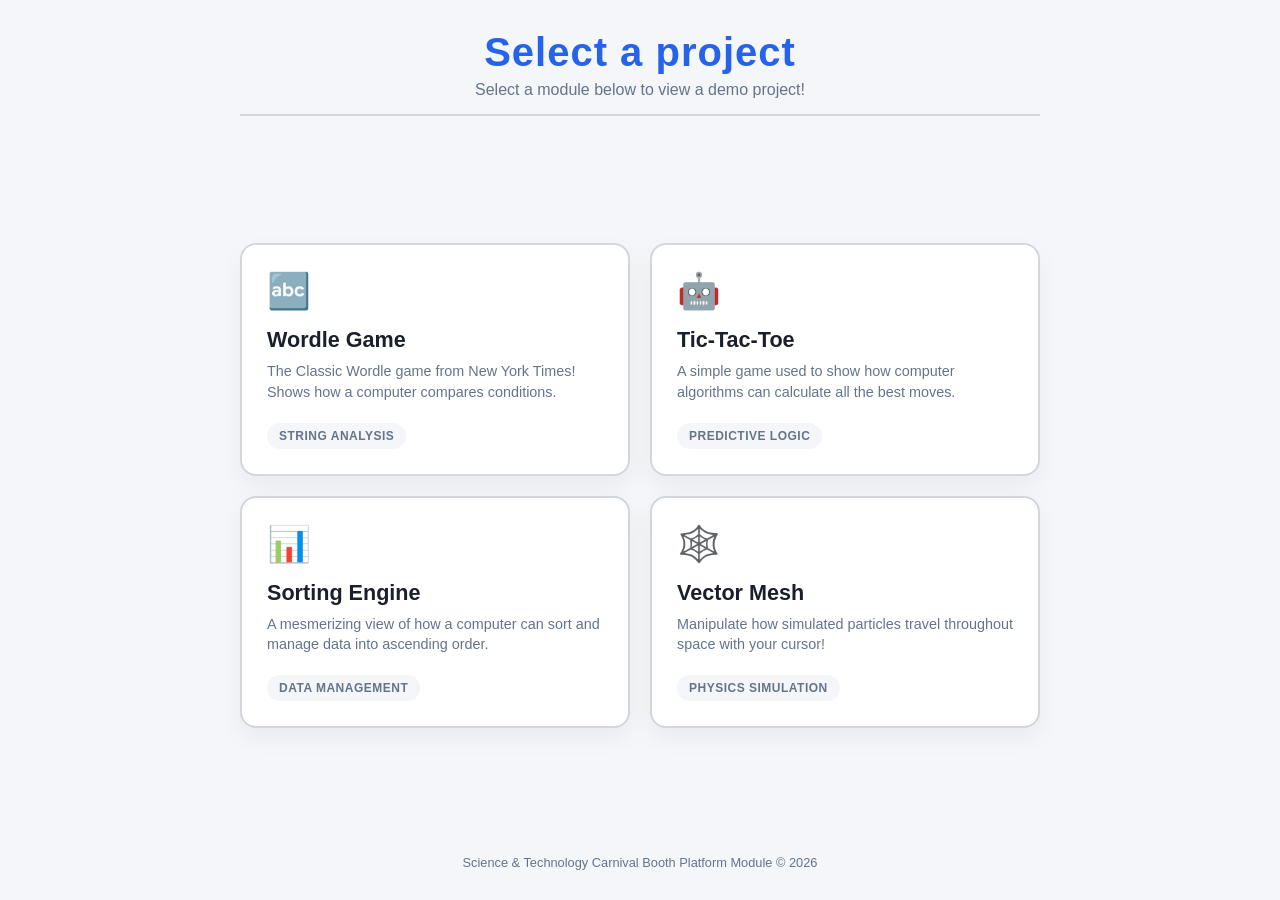
==== index.html @ 8537774b "Add files via upload" ====
<!DOCTYPE html>
<html lang="en">
<head>
    <meta charset="UTF-8">
    <meta name="viewport" content="width=device-width, initial-scale=1.0">
    <title>Science Carnival - Project Hub</title>
    <link rel="stylesheet" href="index.css">
</head>
<body>

    <header>
        <h1>Select a project</h1>
        <div class="subtitle">Select a module below to view a demo project!</div>
    </header>

    <main id="hub-container">
        <a href="wordle.html" class="module-card">
            <div class="icon-wrapper">🔤</div>
            <h2>Wordle Game</h2>
            <p>The Classic Wordle game from New York Times! Shows how a computer compares conditions.</p>
            <span class="badge">String Analysis</span>
        </a>

        <a href="ttt.html" class="module-card">
            <div class="icon-wrapper">🤖</div>
            <h2>Tic-Tac-Toe</h2>
            <p>A simple game used to show how computer algorithms can calculate all the best moves.</p>
            <span class="badge">Predictive Logic</span>
        </a>

        <a href="sorter.html" class="module-card">
            <div class="icon-wrapper">📊</div>
            <h2>Sorting Engine</h2>
            <p>A mesmerizing view of how a computer can sort and manage data into ascending order.</p>
            <span class="badge">Data Management</span>
        </a>

        <a href="art.html" class="module-card">
            <div class="icon-wrapper">🕸️</div>
            <h2>Vector Mesh</h2>
            <p>Manipulate how simulated particles travel throughout space with your cursor!</p>
            <span class="badge">Physics Simulation</span>
        </a>
    </main>

    <footer>
        <p>Science & Technology Carnival Booth Platform Module &copy; 2026</p>
    </footer>

</body>
</html>
---- index.css ----
:root {
    /* Cohesive Light Mode Palette Matrix */
    --bg-main: #f4f6f9;
    --bg-panel: #ffffff;
    --text-main: #1a1f2c;
    --text-muted: #64748b;
    --accent-blue: #2563eb;
    --border-grid: #d3d6da;
    --shadow-soft: 0 10px 25px rgba(0, 0, 0, 0.05);
    --shadow-hover: 0 20px 40px rgba(37, 99, 235, 0.08);
}

* {
    box-sizing: border-box;
    margin: 0;
    padding: 0;
    font-family: '-apple-system', BlinkMacSystemFont, 'Segoe UI', Roboto, sans-serif;
}

body {
    background-color: var(--bg-main);
    color: var(--text-main);
    min-height: 100vh;
    display: flex;
    flex-direction: column;
    align-items: center;
    justify-content: space-between;
    padding: 30px 20px;
}

header {
    text-align: center;
    width: 100%;
    max-width: 800px;
    border-bottom: 2px solid var(--border-grid);
    padding-bottom: 15px;
    margin-bottom: 30px;
}

h1 {
    font-size: 2.5rem;
    font-weight: 800;
    letter-spacing: 1px;
    color: var(--accent-blue);
}

.subtitle {
    font-size: 1rem;
    color: var(--text-muted);
    margin-top: 6px;
    font-weight: 500;
}

/* 2x2 Responsive Navigation Grid Layout Dashboard */
#hub-container {
    display: grid;
    grid-template-columns: repeat(2, 1fr);
    gap: 20px;
    width: 100%;
    max-width: 800px;
    flex-grow: 1;
    align-content: center;
}

/* Module Button Cards Block Styling */
.module-card {
    background-color: var(--bg-panel);
    border: 2px solid var(--border-grid);
    border-radius: 16px;
    padding: 25px;
    text-decoration: none;
    color: var(--text-main);
    display: flex;
    flex-direction: column;
    align-items: flex-start;
    box-shadow: var(--shadow-soft);
    transition: transform 0.2s cubic-bezier(0.16, 1, 0.3, 1), 
                border-color 0.2s ease, 
                box-shadow 0.2s ease;
    cursor: pointer;
}

.icon-wrapper {
    font-size: 2.2rem;
    margin-bottom: 15px;
}

.module-card h2 {
    font-size: 1.35rem;
    font-weight: 700;
    margin-bottom: 8px;
    transition: color 0.2s ease;
}

.module-card p {
    font-size: 0.9rem;
    color: var(--text-muted);
    line-height: 1.45;
    margin-bottom: 20px;
    flex-grow: 1;
}

/* Technical Identity Tag Flags */
.badge {
    font-size: 0.75rem;
    font-weight: 700;
    text-transform: uppercase;
    background-color: var(--bg-main);
    color: var(--text-muted);
    padding: 6px 12px;
    border-radius: 20px;
    letter-spacing: 0.5px;
}

/* Desktop Hover Interactive Physics Responses */
.module-card:hover {
    transform: translateY(-4px);
    border-color: var(--accent-blue);
    box-shadow: var(--shadow-hover);
}

.module-card:hover h2 {
    color: var(--accent-blue);
}

.module-card:active {
    transform: translateY(-1px);
}

footer {
    text-align: center;
    font-size: 0.8rem;
    color: var(--text-muted);
    margin-top: 30px;
    width: 100%;
}

/* Mobile responsive single-column layout overrides overrides */
@media (max-width: 600px) {
    #hub-container {
        grid-template-columns: 1fr;
        gap: 15px;
    }
    
    h1 {
        font-size: 2rem;
    }
}
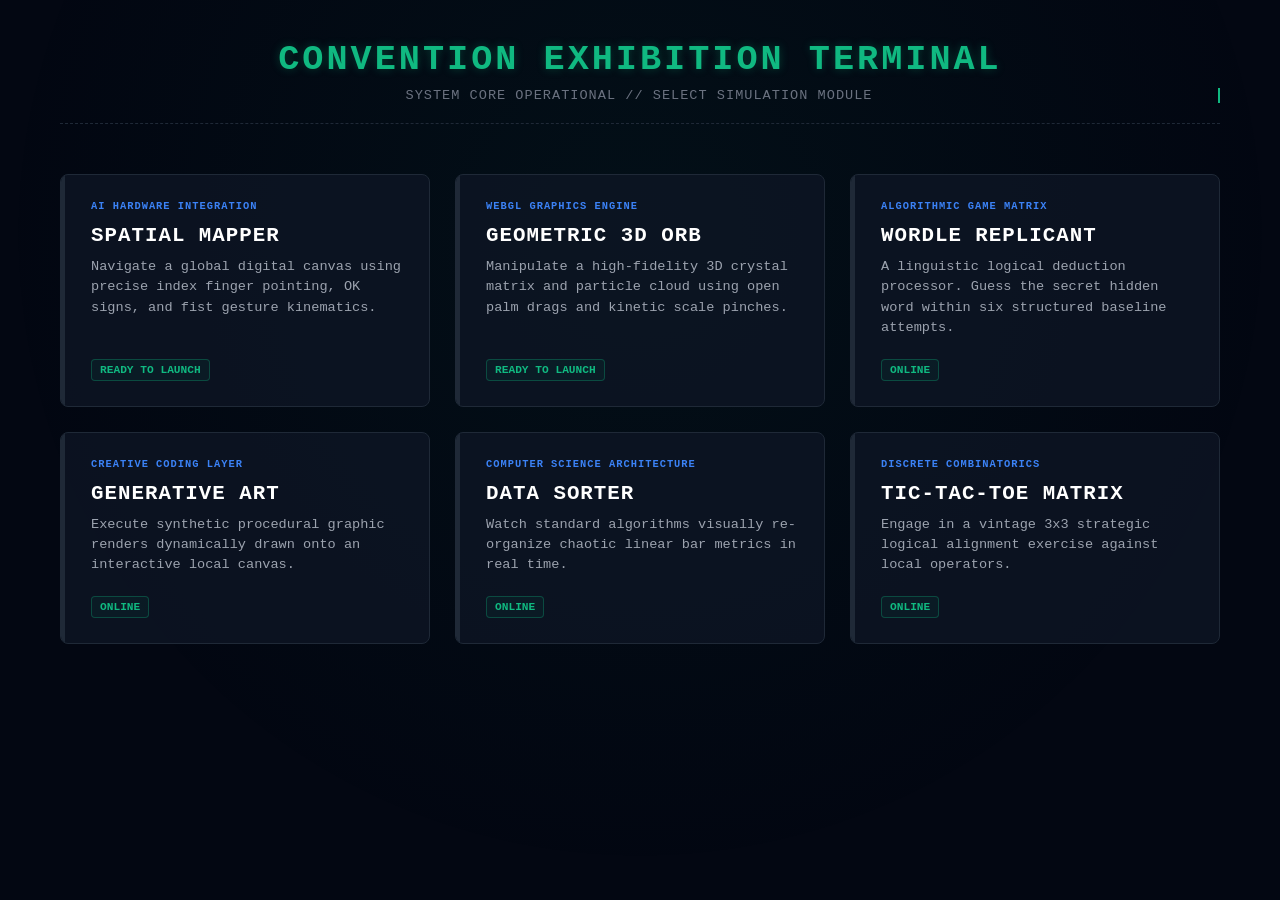
==== commit b2185fb0: "Add files via upload" ====
--- a/index.html
+++ b/index.html
@@ -3,49 +3,84 @@
 <head>
     <meta charset="UTF-8">
     <meta name="viewport" content="width=device-width, initial-scale=1.0">
-    <title>Science Carnival - Project Hub</title>
+    <title>AI Spatial & Interactive Kiosk Hub</title>
     <link rel="stylesheet" href="index.css">
 </head>
 <body>
 
-    <header>
-        <h1>Select a project</h1>
-        <div class="subtitle">Select a module below to view a demo project!</div>
-    </header>
+    <div id="bg-glow"></div>
 
-    <main id="hub-container">
-        <a href="wordle.html" class="module-card">
-            <div class="icon-wrapper">🔤</div>
-            <h2>Wordle Game</h2>
-            <p>The Classic Wordle game from New York Times! Shows how a computer compares conditions.</p>
-            <span class="badge">String Analysis</span>
-        </a>
+    <main id="kiosk-container">
+        <header>
+            <h1>CONVENTION EXHIBITION TERMINAL</h1>
+            <p class="subtitle">SYSTEM CORE OPERATIONAL // SELECT SIMULATION MODULE</p>
+        </header>
 
-        <a href="ttt.html" class="module-card">
-            <div class="icon-wrapper">🤖</div>
-            <h2>Tic-Tac-Toe</h2>
-            <p>A simple game used to show how computer algorithms can calculate all the best moves.</p>
-            <span class="badge">Predictive Logic</span>
-        </a>
+        <section class="grid-container">
+            
+            <a href="map.html" class="project-card map-card">
+                <div class="card-edge"></div>
+                <div class="card-content">
+                    <div class="tag">AI HARDWARE INTEGRATION</div>
+                    <h3>SPATIAL MAPPER</h3>
+                    <p>Navigate a global digital canvas using precise index finger pointing, OK signs, and fist gesture kinematics.</p>
+                    <span class="status-indicator">READY to LAUNCH</span>
+                </div>
+            </a>
 
-        <a href="sorter.html" class="module-card">
-            <div class="icon-wrapper">📊</div>
-            <h2>Sorting Engine</h2>
-            <p>A mesmerizing view of how a computer can sort and manage data into ascending order.</p>
-            <span class="badge">Data Management</span>
-        </a>
+            <a href="code.html" class="project-card crystal-card">
+                <div class="card-edge"></div>
+                <div class="card-content">
+                    <div class="tag">WEBGL GRAPHICS ENGINE</div>
+                    <h3>GEOMETRIC 3D ORB</h3>
+                    <p>Manipulate a high-fidelity 3D crystal matrix and particle cloud using open palm drags and kinetic scale pinches.</p>
+                    <span class="status-indicator">READY to LAUNCH</span>
+                </div>
+            </a>
 
-        <a href="art.html" class="module-card">
-            <div class="icon-wrapper">🕸️</div>
-            <h2>Vector Mesh</h2>
-            <p>Manipulate how simulated particles travel throughout space with your cursor!</p>
-            <span class="badge">Physics Simulation</span>
-        </a>
+            <a href="wordle.html" class="project-card wordle-card">
+                <div class="card-edge"></div>
+                <div class="card-content">
+                    <div class="tag">ALGORITHMIC GAME MATRIX</div>
+                    <h3>WORDLE REPLICANT</h3>
+                    <p>A linguistic logical deduction processor. Guess the secret hidden word within six structured baseline attempts.</p>
+                    <span class="status-indicator">ONLINE</span>
+                </div>
+            </a>
+
+            <a href="art.html" class="project-card art-card">
+                <div class="card-edge"></div>
+                <div class="card-content">
+                    <div class="tag">CREATIVE CODING LAYER</div>
+                    <h3>GENERATIVE ART</h3>
+                    <p>Execute synthetic procedural graphic renders dynamically drawn onto an interactive local canvas.</p>
+                    <span class="status-indicator">ONLINE</span>
+                </div>
+            </a>
+
+            <a href="sorter.html" class="project-card sorter-card">
+                <div class="card-edge"></div>
+                <div class="card-content">
+                    <div class="tag">COMPUTER SCIENCE ARCHITECTURE</div>
+                    <h3>DATA SORTER</h3>
+                    <p>Watch standard algorithms visually re-organize chaotic linear bar metrics in real time.</p>
+                    <span class="status-indicator">ONLINE</span>
+                </div>
+            </a>
+
+            <a href="ttt.html" class="project-card ttt-card">
+                <div class="card-edge"></div>
+                <div class="card-content">
+                    <div class="tag">DISCRETE COMBINATORICS</div>
+                    <h3>TIC-TAC-TOE MATRIX</h3>
+                    <p>Engage in a vintage 3x3 strategic logical alignment exercise against local operators.</p>
+                    <span class="status-indicator">ONLINE</span>
+                </div>
+            </a>
+
+        </section>
     </main>
 
-    <footer>
-        <p>Science & Technology Carnival Booth Platform Module &copy; 2026</p>
-    </footer>
-
+    <script src="index.js"></script>
 </body>
 </html>
--- a/index.css
+++ b/index.css
@@ -1,148 +1,153 @@
 :root {
-    /* Cohesive Light Mode Palette Matrix */
-    --bg-main: #f4f6f9;
-    --bg-panel: #ffffff;
-    --text-main: #1a1f2c;
-    --text-muted: #64748b;
-    --accent-blue: #2563eb;
-    --border-grid: #d3d6da;
-    --shadow-soft: 0 10px 25px rgba(0, 0, 0, 0.05);
-    --shadow-hover: 0 20px 40px rgba(37, 99, 235, 0.08);
+    --bg-deep: #030712;
+    --neon-green: #10b981;
+    --dark-slate: #1f2937;
+    --text-main: #f3f4f6;
+    --tag-blue: #3b82f6;
 }
 
 * {
     box-sizing: border-box;
     margin: 0;
     padding: 0;
-    font-family: '-apple-system', BlinkMacSystemFont, 'Segoe UI', Roboto, sans-serif;
+    font-family: 'Courier New', Courier, monospace;
 }
 
-body {
-    background-color: var(--bg-main);
+body, html {
+    width: 100%;
+    height: 100%;
+    background-color: var(--bg-deep);
     color: var(--text-main);
-    min-height: 100vh;
-    display: flex;
-    flex-direction: column;
-    align-items: center;
-    justify-content: space-between;
-    padding: 30px 20px;
+    overflow-x: hidden;
+}
+
+/* Atmospheric Background Glow Elements */
+#bg-glow {
+    position: fixed;
+    top: -10%;
+    left: -10%;
+    width: 120%;
+    height: 120%;
+    background: radial-gradient(circle at 50% 30%, rgba(16, 185, 129, 0.05), transparent 60%);
+    z-index: 1;
+    pointer-events: none;
+}
+
+#kiosk-container {
+    position: relative;
+    z-index: 2;
+    max-width: 1200px;
+    margin: 0 auto;
+    padding: 40px 20px;
 }
 
 header {
     text-align: center;
-    width: 100%;
-    max-width: 800px;
-    border-bottom: 2px solid var(--border-grid);
-    padding-bottom: 15px;
-    margin-bottom: 30px;
+    margin-bottom: 50px;
+    border-bottom: 1px dashed var(--dark-slate);
+    padding-bottom: 20px;
 }
 
-h1 {
-    font-size: 2.5rem;
-    font-weight: 800;
-    letter-spacing: 1px;
-    color: var(--accent-blue);
+header h1 {
+    font-size: 2.2rem;
+    color: var(--neon-green);
+    letter-spacing: 3px;
+    text-shadow: 0 0 10px rgba(16, 185, 129, 0.3);
 }
 
 .subtitle {
-    font-size: 1rem;
-    color: var(--text-muted);
-    margin-top: 6px;
-    font-weight: 500;
+    font-size: 0.85rem;
+    color: #6b7280;
+    margin-top: 8px;
+    letter-spacing: 1px;
 }
 
-/* 2x2 Responsive Navigation Grid Layout Dashboard */
-#hub-container {
+/* Grid Framework Architecture */
+.grid-container {
     display: grid;
-    grid-template-columns: repeat(2, 1fr);
-    gap: 20px;
-    width: 100%;
-    max-width: 800px;
-    flex-grow: 1;
-    align-content: center;
+    grid-template-columns: repeat(auto-fill, minmax(340px, 1fr));
+    gap: 25px;
 }
 
-/* Module Button Cards Block Styling */
-.module-card {
-    background-color: var(--bg-panel);
-    border: 2px solid var(--border-grid);
-    border-radius: 16px;
-    padding: 25px;
+/* Cyberpunk Card Component Configurations */
+.project-card {
+    position: relative;
+    background: rgba(17, 24, 39, 0.7);
+    border: 1px solid var(--dark-slate);
+    border-radius: 8px;
     text-decoration: none;
-    color: var(--text-main);
+    color: inherit;
+    overflow: hidden;
+    transition: all 0.3s cubic-bezier(0.25, 0.8, 0.25, 1);
     display: flex;
     flex-direction: column;
-    align-items: flex-start;
-    box-shadow: var(--shadow-soft);
-    transition: transform 0.2s cubic-bezier(0.16, 1, 0.3, 1), 
-                border-color 0.2s ease, 
-                box-shadow 0.2s ease;
-    cursor: pointer;
 }
 
-.icon-wrapper {
-    font-size: 2.2rem;
-    margin-bottom: 15px;
+.card-edge {
+    position: absolute;
+    top: 0;
+    left: 0;
+    width: 4px;
+    height: 100%;
+    background: var(--dark-slate);
+    transition: background 0.3s ease;
 }
 
-.module-card h2 {
-    font-size: 1.35rem;
-    font-weight: 700;
-    margin-bottom: 8px;
-    transition: color 0.2s ease;
+.card-content {
+    padding: 25px;
+    padding-left: 30px;
+    display: flex;
+    flex-direction: column;
+    height: 100%;
 }
 
-.module-card p {
-    font-size: 0.9rem;
-    color: var(--text-muted);
-    line-height: 1.45;
+.tag {
+    font-size: 0.65rem;
+    font-weight: bold;
+    color: var(--tag-blue);
+    letter-spacing: 1px;
+    margin-bottom: 12px;
+    text-transform: uppercase;
+}
+
+.project-card h3 {
+    font-size: 1.3rem;
+    margin-bottom: 10px;
+    color: #ffffff;
+    letter-spacing: 1px;
+}
+
+.project-card p {
+    font-size: 0.85rem;
+    color: #9ca3af;
+    line-height: 1.5;
     margin-bottom: 20px;
     flex-grow: 1;
 }
 
-/* Technical Identity Tag Flags */
-.badge {
-    font-size: 0.75rem;
-    font-weight: 700;
+.status-indicator {
+    font-size: 0.7rem;
+    font-weight: bold;
+    color: var(--neon-green);
+    border: 1px solid rgba(16, 185, 129, 0.3);
+    padding: 4px 8px;
+    border-radius: 4px;
+    align-self: flex-start;
     text-transform: uppercase;
-    background-color: var(--bg-main);
-    color: var(--text-muted);
-    padding: 6px 12px;
-    border-radius: 20px;
-    letter-spacing: 0.5px;
+    background: rgba(16, 185, 129, 0.05);
 }
 
-/* Desktop Hover Interactive Physics Responses */
-.module-card:hover {
-    transform: translateY(-4px);
-    border-color: var(--accent-blue);
-    box-shadow: var(--shadow-hover);
+/* Reactive Interaction Hover States */
+.project-card:hover {
+    transform: translateY(-5px);
+    border-color: var(--neon-green);
+    box-shadow: 0 10px 20px rgba(0, 0, 0, 0.3), 0 0 15px rgba(16, 185, 129, 0.1);
 }
 
-.module-card:hover h2 {
-    color: var(--accent-blue);
+.project-card:hover .card-edge {
+    background: var(--neon-green);
 }
 
-.module-card:active {
-    transform: translateY(-1px);
-}
-
-footer {
-    text-align: center;
-    font-size: 0.8rem;
-    color: var(--text-muted);
-    margin-top: 30px;
-    width: 100%;
-}
-
-/* Mobile responsive single-column layout overrides overrides */
-@media (max-width: 600px) {
-    #hub-container {
-        grid-template-columns: 1fr;
-        gap: 15px;
-    }
-    
-    h1 {
-        font-size: 2rem;
-    }
+.project-card:hover h3 {
+    color: var(--neon-green);
 }
